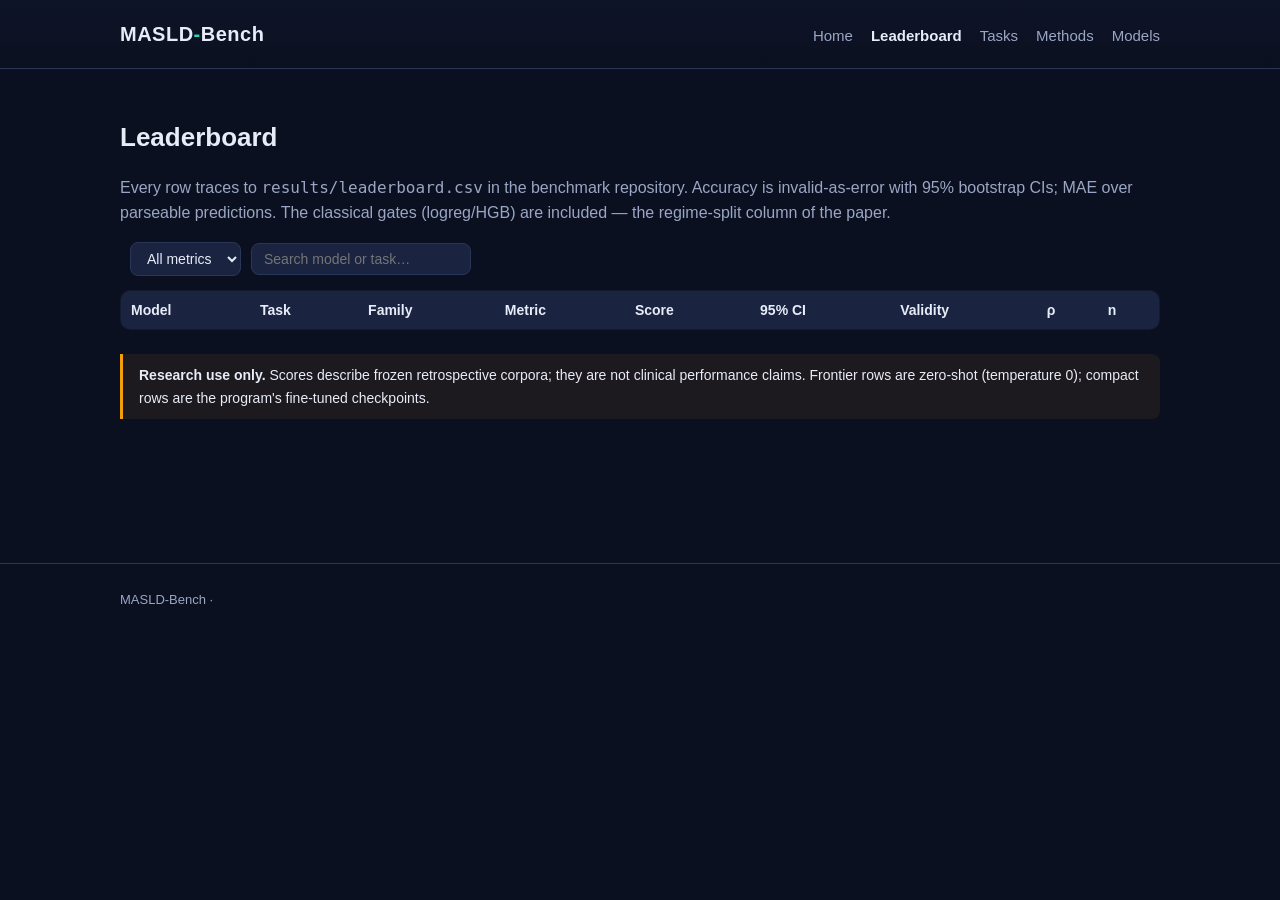
==== site/leaderboard.html @ e5a36904 "MASLD-Bench: benchmark code, frozen plans, results tables, site, and HF release artifacts" ====
<!doctype html>
<html lang="en">
<head>
<meta charset="utf-8">
<meta name="viewport" content="width=device-width, initial-scale=1">
<title>Leaderboard — MASLD-Bench</title>
<link rel="stylesheet" href="assets/style.css">
</head>
<body data-page="leaderboard">
<header class="site">
  <div class="wrap">
    <div class="brand">MASLD<span class="accent">-</span>Bench</div>
    <nav class="site">
      <a href="index.html" data-page="home">Home</a>
      <a href="leaderboard.html" data-page="leaderboard">Leaderboard</a>
      <a href="tasks.html" data-page="tasks">Tasks</a>
      <a href="methods.html" data-page="methods">Methods</a>
      <a href="models.html" data-page="models">Models</a>
    </nav>
  </div>
</header>

<div class="wrap">
  <h2>Leaderboard</h2>
  <p>Every row traces to <span class="mono">results/leaderboard.csv</span> in the benchmark
  repository. Accuracy is invalid-as-error with 95% bootstrap CIs; MAE over parseable
  predictions. The classical gates (logreg/HGB) are included — the regime-split column of the paper.</p>

  <div class="filters">
    <span id="family-chips"></span>
    <select id="metric-filter">
      <option value="all">All metrics</option>
      <option value="accuracy">Accuracy</option>
      <option value="mae">MAE</option>
    </select>
    <input id="model-search" type="search" placeholder="Search model or task…" style="min-width:220px">
    <span style="color:var(--dim)" id="lb-count"></span>
  </div>

  <div style="overflow-x:auto">
    <table>
      <thead>
        <tr>
          <th data-key="model">Model</th>
          <th data-key="task">Task</th>
          <th>Family</th>
          <th data-key="metric">Metric</th>
          <th data-key="value">Score</th>
          <th>95% CI</th>
          <th data-key="validity">Validity</th>
          <th data-key="rho">ρ</th>
          <th data-key="n">n</th>
        </tr>
      </thead>
      <tbody id="lb-body"></tbody>
    </table>
  </div>

  <div class="disclaimer">
    <b>Research use only.</b> Scores describe frozen retrospective corpora; they are not clinical
    performance claims. Frontier rows are zero-shot (temperature 0); compact rows are the
    program's fine-tuned checkpoints.
  </div>
</div>

<footer class="site">
  <div class="wrap">MASLD-Bench · <span class="mono" id="lb-meta"></span></div>
</footer>

<script>
fetch("assets/leaderboard.json")
  .then(function (r) { return r.json(); })
  .then(function (d) {
    window.MASLD_DATA = d;
    var m = d.meta || {};
    document.getElementById("lb-meta").textContent =
      "freeze " + m.freeze + " · " + m.n_rows + " rows · updated " + m.updated;
  });
</script>
<script src="assets/app.js"></script>
</body>
</html>
---- site/assets/style.css ----
:root {
  --bg: #0b1020;
  --panel: #131a2e;
  --panel2: #1a2440;
  --ink: #e8ecf8;
  --dim: #9aa6c4;
  --accent: #2dd4bf;
  --accent2: #f59e0b;
  --warn: #f87171;
  --border: #2a3657;
}
* { box-sizing: border-box; }
body {
  margin: 0;
  background: var(--bg);
  color: var(--ink);
  font: 16px/1.6 -apple-system, "Segoe UI", Roboto, Helvetica, Arial, sans-serif;
}
a { color: var(--accent); text-decoration: none; }
a:hover { text-decoration: underline; }
.wrap { max-width: 1080px; margin: 0 auto; padding: 0 20px 60px; }
header.site {
  border-bottom: 1px solid var(--border);
  background: linear-gradient(180deg, #0e1428, #0b1020);
  padding: 18px 0;
}
header.site .wrap { display: flex; align-items: baseline; gap: 24px; flex-wrap: wrap; padding-bottom: 0; }
.brand { font-weight: 800; font-size: 20px; letter-spacing: 0.5px; }
.brand .accent { color: var(--accent); }
nav.site { margin-left: auto; display: flex; gap: 18px; flex-wrap: wrap; font-size: 15px; }
nav.site a { color: var(--dim); }
nav.site a.on { color: var(--ink); font-weight: 600; }
.hero { padding: 56px 0 40px; }
.hero h1 { font-size: 42px; line-height: 1.15; margin: 0 0 16px; }
.hero h1 .accent { color: var(--accent); }
.hero p.lede { font-size: 19px; color: var(--dim); max-width: 760px; }
h2 { font-size: 26px; margin: 48px 0 14px; }
h3 { font-size: 19px; margin: 28px 0 10px; color: var(--ink); }
p, li { color: var(--dim); }
.card {
  background: var(--panel);
  border: 1px solid var(--border);
  border-radius: 12px;
  padding: 22px 24px;
  margin: 16px 0;
}
.grid { display: grid; grid-template-columns: repeat(auto-fit, minmax(240px, 1fr)); gap: 16px; }
.grid .card { margin: 0; }
.badge {
  display: inline-block; font-size: 12px; font-weight: 700; letter-spacing: 0.6px;
  padding: 3px 10px; border-radius: 999px; border: 1px solid var(--border);
  background: var(--panel2); color: var(--dim); margin: 2px 4px 2px 0;
}
.badge.acc { color: var(--accent); border-color: var(--accent); }
.badge.warn { color: var(--warn); border-color: var(--warn); }
.badge.amber { color: var(--accent2); border-color: var(--accent2); }
table {
  width: 100%; border-collapse: collapse; font-size: 14px;
  background: var(--panel); border: 1px solid var(--border); border-radius: 10px;
  overflow: hidden;
}
th, td { padding: 8px 10px; text-align: left; border-bottom: 1px solid var(--border); }
th { background: var(--panel2); color: var(--ink); font-weight: 600; cursor: pointer; user-select: none; white-space: nowrap; }
th.sorted::after { content: " ▼"; color: var(--accent); font-size: 10px; }
th.sorted.desc::after { content: " ▲"; }
tr:hover td { background: rgba(45, 212, 191, 0.05); }
td.num { font-variant-numeric: tabular-nums; text-align: right; }
.filters { display: flex; gap: 10px; flex-wrap: wrap; margin: 14px 0; align-items: center; }
.filters select, .filters input {
  background: var(--panel2); color: var(--ink); border: 1px solid var(--border);
  border-radius: 8px; padding: 7px 12px; font-size: 14px;
}
.kpi { font-size: 30px; font-weight: 800; color: var(--ink); }
.kpi .unit { font-size: 15px; color: var(--dim); font-weight: 500; }
.kpi.good { color: var(--accent); }
.kpi.warn { color: var(--warn); }
footer.site {
  border-top: 1px solid var(--border); padding: 26px 0 40px; margin-top: 60px;
  color: var(--dim); font-size: 13px;
}
.disclaimer {
  border-left: 3px solid var(--accent2); padding: 10px 16px; margin: 24px 0;
  background: rgba(245, 158, 11, 0.07); border-radius: 0 8px 8px 0; font-size: 14px;
}
code { background: var(--panel2); padding: 2px 6px; border-radius: 6px; font-size: 13px; }
.mono { font-family: ui-monospace, "SF Mono", Menlo, monospace; }
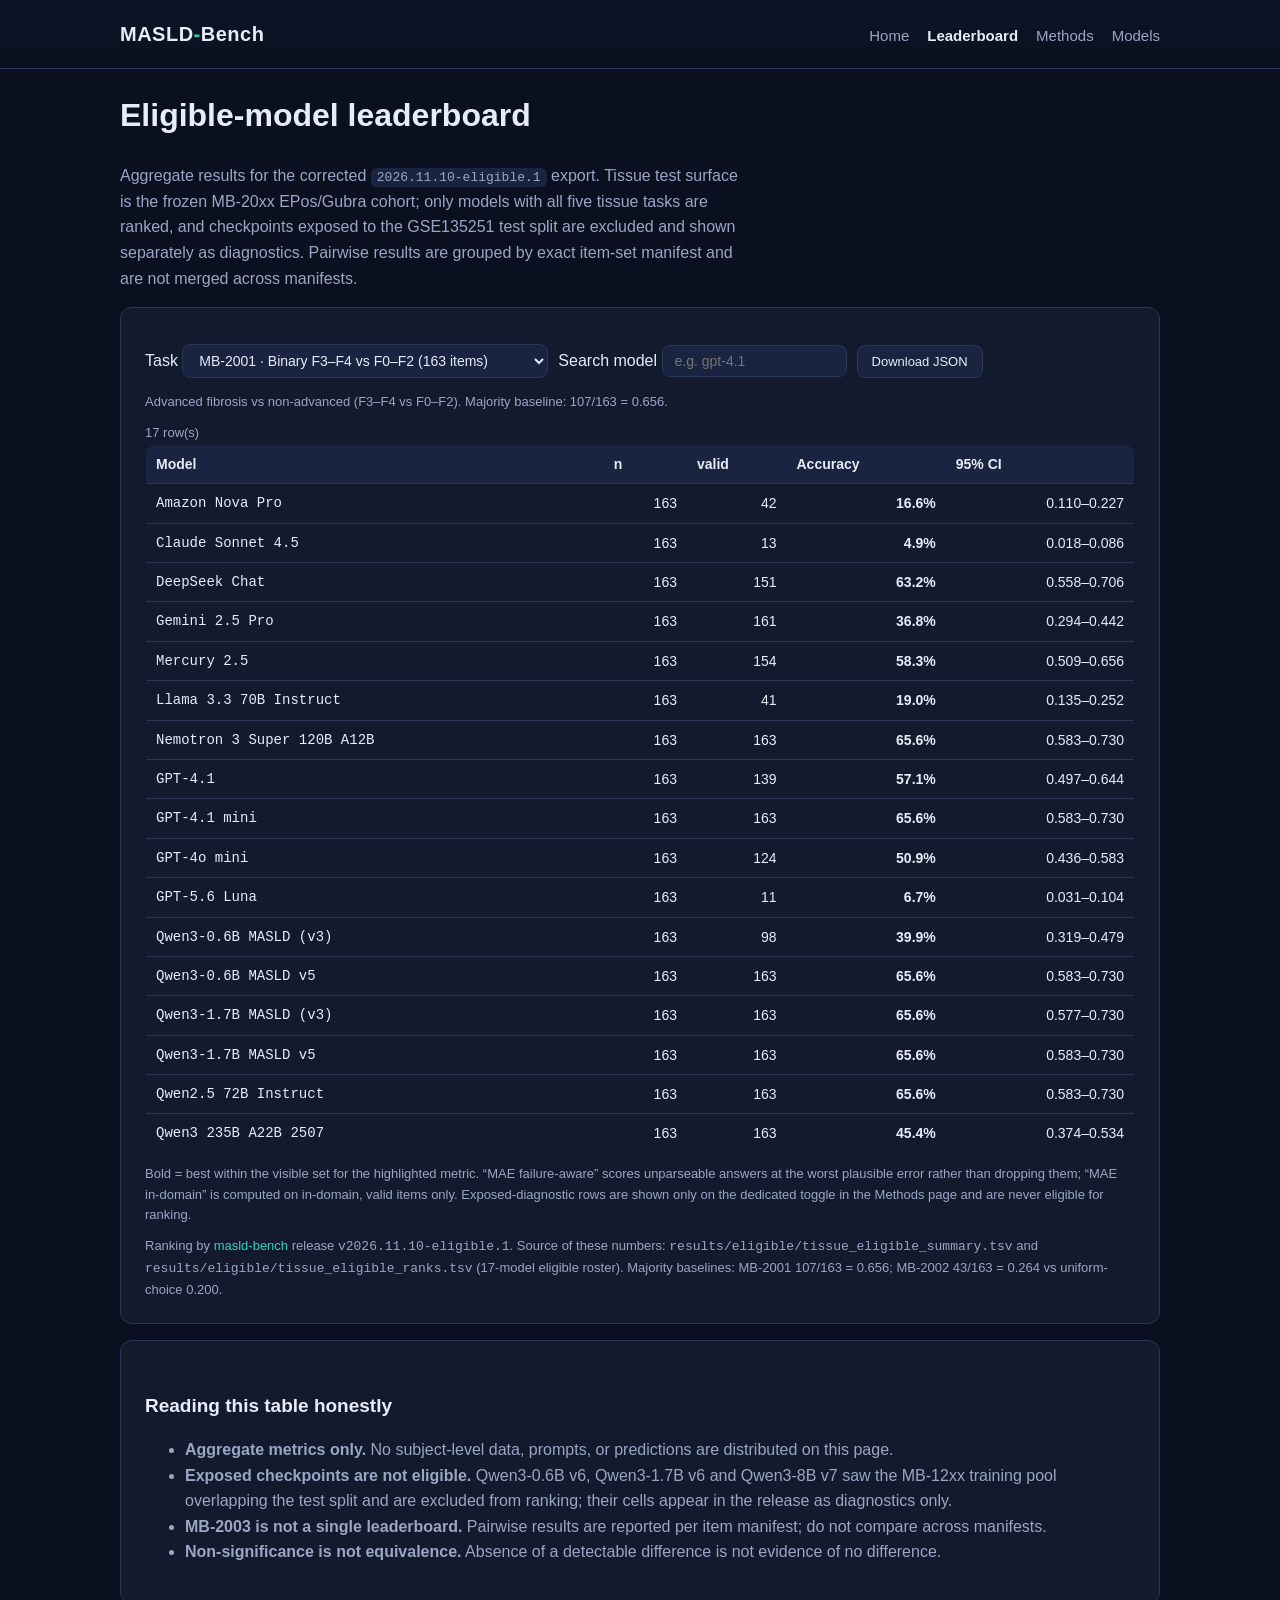
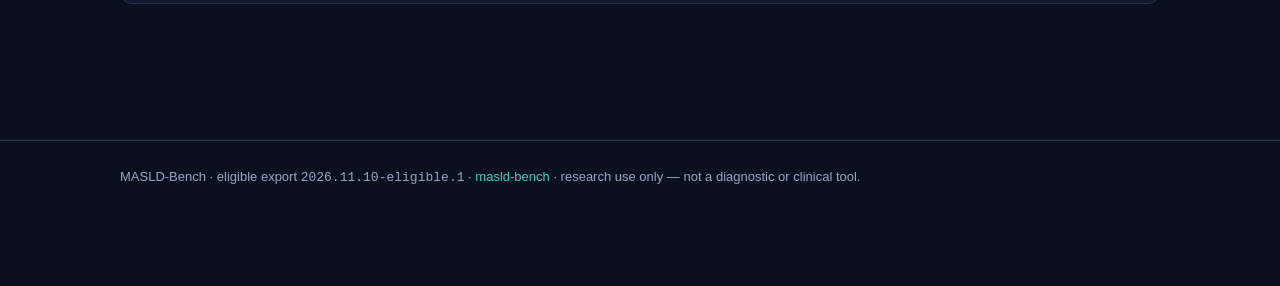
==== commit 1a2b2620: "site: static GitHub Pages leaderboard for the eligible export Adds site/ (plain HTML/CSS/JS, no buil" ====
--- a/site/leaderboard.html
+++ b/site/leaderboard.html
@@ -3,7 +3,8 @@
 <head>
 <meta charset="utf-8">
 <meta name="viewport" content="width=device-width, initial-scale=1">
-<title>Leaderboard — MASLD-Bench</title>
+<title>MASLD-Bench — Leaderboard (eligible roster)</title>
+<meta name="description" content="Aggregate, aggregate-only results for the MASLD-Bench eligible roster: histology-grounded omics-LLM benchmark, corrected cfRNA and tissue analysis, export 2026.11.10-eligible.1.">
 <link rel="stylesheet" href="assets/style.css">
 </head>
 <body data-page="leaderboard">
@@ -13,7 +14,6 @@
     <nav class="site">
       <a href="index.html" data-page="home">Home</a>
       <a href="leaderboard.html" data-page="leaderboard">Leaderboard</a>
-      <a href="tasks.html" data-page="tasks">Tasks</a>
       <a href="methods.html" data-page="methods">Methods</a>
       <a href="models.html" data-page="models">Models</a>
     </nav>
@@ -21,62 +21,81 @@
 </header>
 
 <div class="wrap">
-  <h2>Leaderboard</h2>
-  <p>Every row traces to <span class="mono">results/leaderboard.csv</span> in the benchmark
-  repository. Accuracy is invalid-as-error with 95% bootstrap CIs; MAE over parseable
-  predictions. The classical gates (logreg/HGB) are included — the regime-split column of the paper.</p>
+  <h1>Eligible-model leaderboard</h1>
+  <p class="lede small">Aggregate results for the corrected <code>2026.11.10-eligible.1</code>
+  export. Tissue test surface is the frozen MB-20xx EPos/Gubra cohort; only models with all five
+  tissue tasks are ranked, and checkpoints exposed to the GSE135251 test split are excluded and shown
+  separately as diagnostics. Pairwise results are grouped by exact item-set manifest and are not merged
+  across manifests.</p>
 
-  <div class="filters">
-    <span id="family-chips"></span>
-    <select id="metric-filter">
-      <option value="all">All metrics</option>
-      <option value="accuracy">Accuracy</option>
-      <option value="mae">MAE</option>
-    </select>
-    <input id="model-search" type="search" placeholder="Search model or task…" style="min-width:220px">
-    <span style="color:var(--dim)" id="lb-count"></span>
+  <div class="card">
+    <div class="filters">
+      <label>Task
+        <select id="task-select">
+          <option value="MB-2001">MB-2001 · Binary F3–F4 vs F0–F2 (163 items)</option>
+          <option value="MB-2002">MB-2002 · Five-stage F0–F4 (163 items)</option>
+          <option value="MB-2003">MB-2003 · Pairwise comparison (manifest-grouped)</option>
+          <option value="MB-2005">MB-2005 · Fibrosis-stage regression (162 items)</option>
+          <option value="MB-2006">MB-2006 · NAS regression (163 items)</option>
+        </select>
+      </label>
+      <span id="manifest-wrap" style="display:none">
+        <label>Manifest
+          <select id="manifest-select">
+            <option value="all">All manifests (listed separately)</option>
+            <option value="pairwise_manifest_1">manifest 1 — 300 shared items (14 models)</option>
+            <option value="pairwise_manifest_2">manifest 2 — 258 in-corpus items (DeepSeek, Nemotron)</option>
+            <option value="pairwise_manifest_3">manifest 3 — 414 items (Gemini 2.5 Pro)</option>
+          </select>
+        </label>
+      </span>
+      <label>Search model <input id="model-search" type="text" placeholder="e.g. gpt-4.1" size="18"></label>
+      <button class="btn" id="export-btn">Download JSON</button>
+    </div>
+    <p class="note" id="task-note"></p>
+    <p class="note" id="lb-count"></p>
+    <div class="scroll-x">
+      <table>
+        <thead><tr id="lb-head"></tr></thead>
+        <tbody id="lb-body"></tbody>
+      </table>
+    </div>
+    <p class="note">Bold = best within the visible set for the highlighted metric. “MAE failure-aware” scores
+    unparseable answers at the worst plausible error rather than dropping them; “MAE in-domain” is computed on
+    in-domain, valid items only. Exposed-diagnostic rows are shown only on the dedicated toggle in the Methods page
+    and are never eligible for ranking.</p>
+    <p class="note">Ranking by <a href="https://github.com/subhadipban-lgtm/masld-bench">masld-bench</a> release
+    <span class="mono">v2026.11.10-eligible.1</span>. Source of these numbers:
+    <span class="mono">results/eligible/tissue_eligible_summary.tsv</span> and
+    <span class="mono">results/eligible/tissue_eligible_ranks.tsv</span> (17-model eligible roster).
+    Majority baselines: MB-2001 107/163 = 0.656; MB-2002 43/163 = 0.264 vs uniform-choice 0.200.</p>
   </div>
 
-  <div style="overflow-x:auto">
-    <table>
-      <thead>
-        <tr>
-          <th data-key="model">Model</th>
-          <th data-key="task">Task</th>
-          <th>Family</th>
-          <th data-key="metric">Metric</th>
-          <th data-key="value">Score</th>
-          <th>95% CI</th>
-          <th data-key="validity">Validity</th>
-          <th data-key="rho">ρ</th>
-          <th data-key="n">n</th>
-        </tr>
-      </thead>
-      <tbody id="lb-body"></tbody>
-    </table>
-  </div>
-
-  <div class="disclaimer">
-    <b>Research use only.</b> Scores describe frozen retrospective corpora; they are not clinical
-    performance claims. Frontier rows are zero-shot (temperature 0); compact rows are the
-    program's fine-tuned checkpoints.
+  <div class="card">
+    <h3>Reading this table honestly</h3>
+    <ul>
+      <li><b>Aggregate metrics only.</b> No subject-level data, prompts, or predictions are distributed on this page.</li>
+      <li><b>Exposed checkpoints are not eligible.</b> Qwen3-0.6B v6, Qwen3-1.7B v6 and Qwen3-8B v7 saw the MB-12xx training pool overlapping the test split and are excluded from ranking; their cells appear in the release as diagnostics only.</li>
+      <li><b>MB-2003 is not a single leaderboard.</b> Pairwise results are reported per item manifest; do not compare across manifests.</li>
+      <li><b>Non-significance is not equivalence.</b> Absence of a detectable difference is not evidence of no difference.</li>
+    </ul>
   </div>
 </div>
 
 <footer class="site">
-  <div class="wrap">MASLD-Bench · <span class="mono" id="lb-meta"></span></div>
+  <div class="wrap">
+    MASLD-Bench · eligible export <span class="mono">2026.11.10-eligible.1</span> ·
+    <a href="https://github.com/subhadipban-lgtm/masld-bench">masld-bench</a> ·
+    research use only — not a diagnostic or clinical tool.
+  </div>
 </footer>
-
+<script src="assets/app.js"></script>
 <script>
-fetch("assets/leaderboard.json")
-  .then(function (r) { return r.json(); })
-  .then(function (d) {
-    window.MASLD_DATA = d;
-    var m = d.meta || {};
-    document.getElementById("lb-meta").textContent =
-      "freeze " + m.freeze + " · " + m.n_rows + " rows · updated " + m.updated;
-  });
+window.MASLD_DATA = null;
+var xhr = new XMLHttpRequest();
+xhr.open("GET", "assets/leaderboard.json", false);
+xhr.send(null);
+if (xhr.status === 200) { window.MASLD_DATA = JSON.parse(xhr.responseText); }
 </script>
-<script src="assets/app.js"></script>
 </body>
 </html>
--- a/site/assets/style.css
+++ b/site/assets/style.css
@@ -84,3 +84,26 @@
 }
 code { background: var(--panel2); padding: 2px 6px; border-radius: 6px; font-size: 13px; }
 .mono { font-family: ui-monospace, "SF Mono", Menlo, monospace; }
+
+/* --- site/2026 eligible export --- */
+.kpi.small { font-size: 22px; }
+.kpi-note { font-size: 12px; color: var(--dim); margin-top: 6px; }
+.lede.small { font-size: 16px; color: var(--dim); max-width: 70ch; }
+tr.best td { background: rgba(45, 212, 191, 0.10); }
+th[data-k] { cursor: pointer; user-select: none; }
+th[data-k]:hover { color: var(--accent); }
+th.sorted::after { content: " ▾"; color: var(--accent); font-size: 10px; }
+.small { font-size: 12px; }
+.note { font-size: 13px; color: var(--dim); margin: 10px 0 0; }
+.pill { display: inline-block; border: 1px solid var(--border); border-radius: 999px; padding: 2px 10px; font-size: 12px; color: var(--dim); }
+.pill.good { color: var(--accent); border-color: var(--accent); }
+.pill.warn { color: var(--warn); border-color: var(--warn); }
+.kpi-row { display: grid; grid-template-columns: repeat(auto-fit, minmax(200px, 1fr)); gap: 16px; }
+.kpi-card { background: var(--panel); border: 1px solid var(--border); border-radius: 12px; padding: 16px 18px; }
+.export { margin-top: 14px; }
+button.btn { background: var(--panel2); color: var(--ink); border: 1px solid var(--border); border-radius: 8px; padding: 8px 14px; font-size: 13px; cursor: pointer; }
+button.btn:hover { border-color: var(--accent); color: var(--accent); }
+table.compact td, table.compact th { padding: 6px 8px; font-size: 13px; }
+.scroll-x { overflow-x: auto; }
+.manifest-group { margin-top: 22px; }
+.manifest-group h3 { margin-bottom: 4px; }
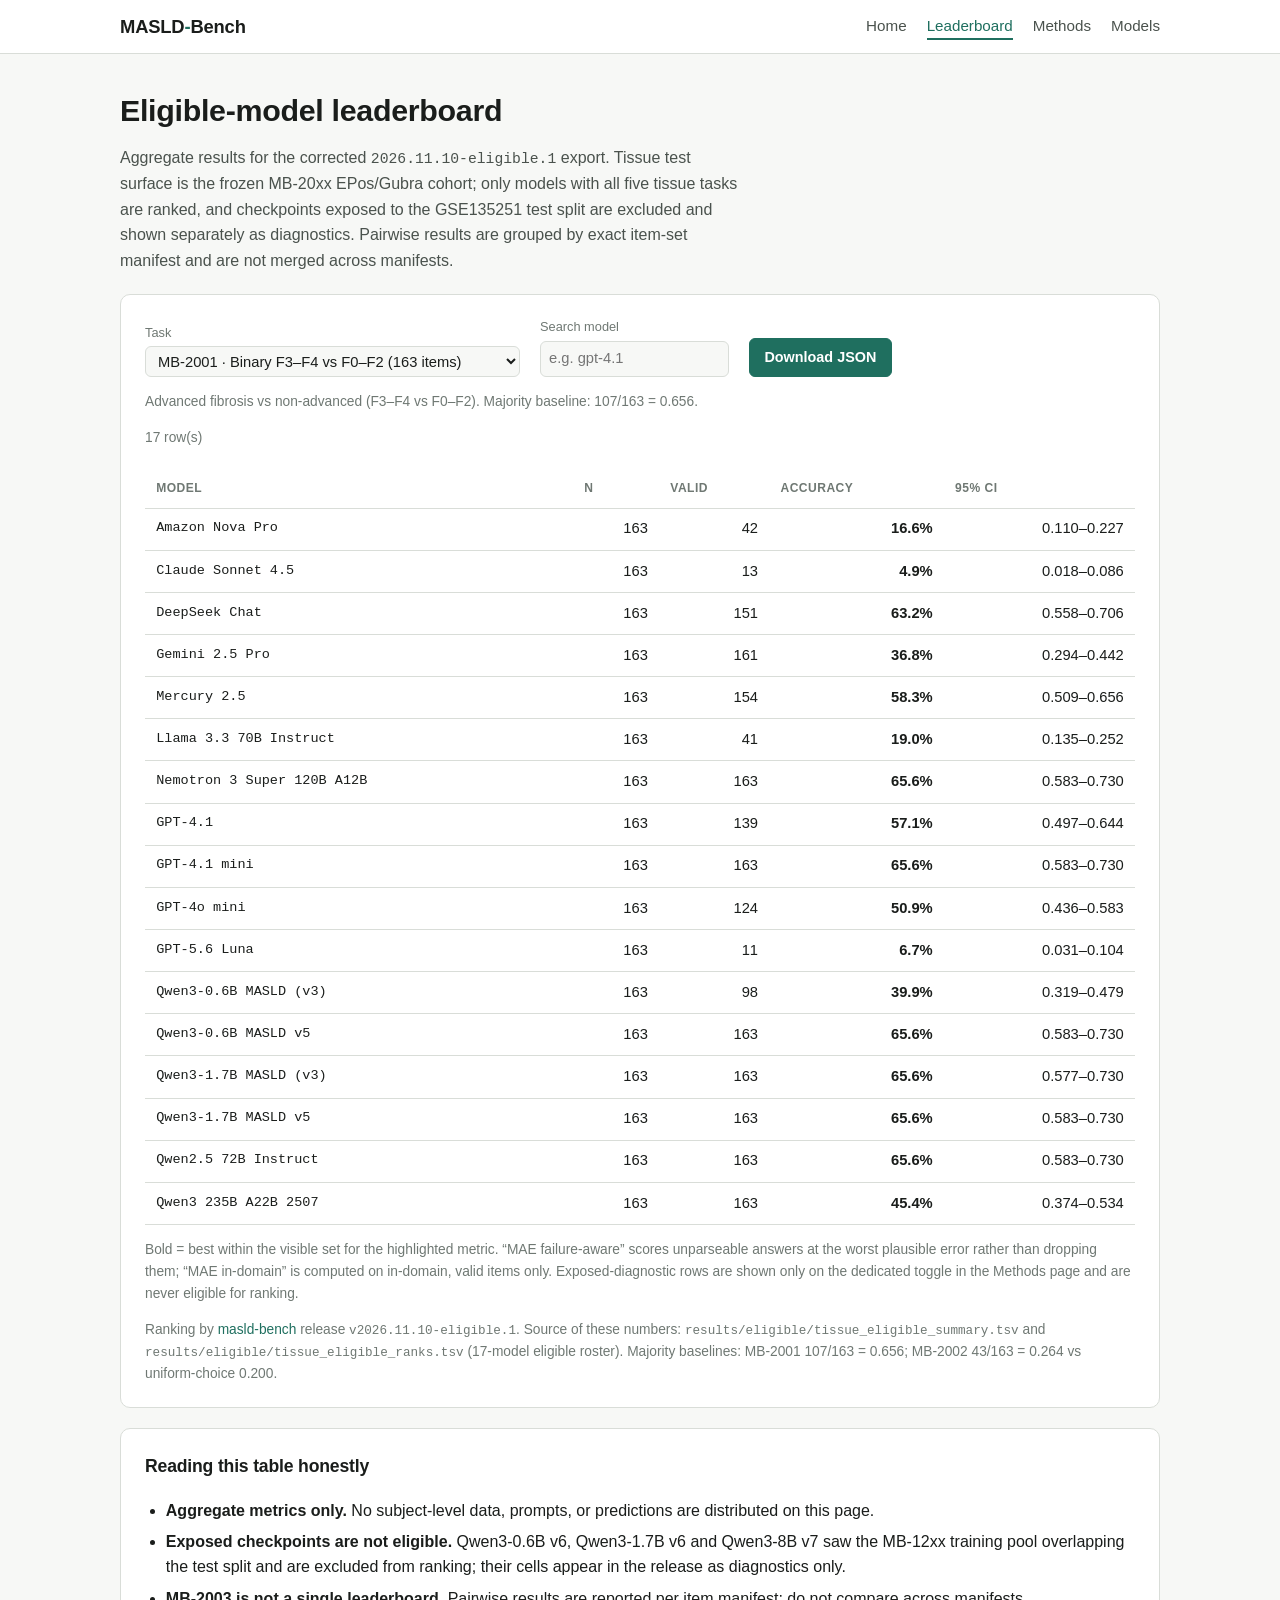
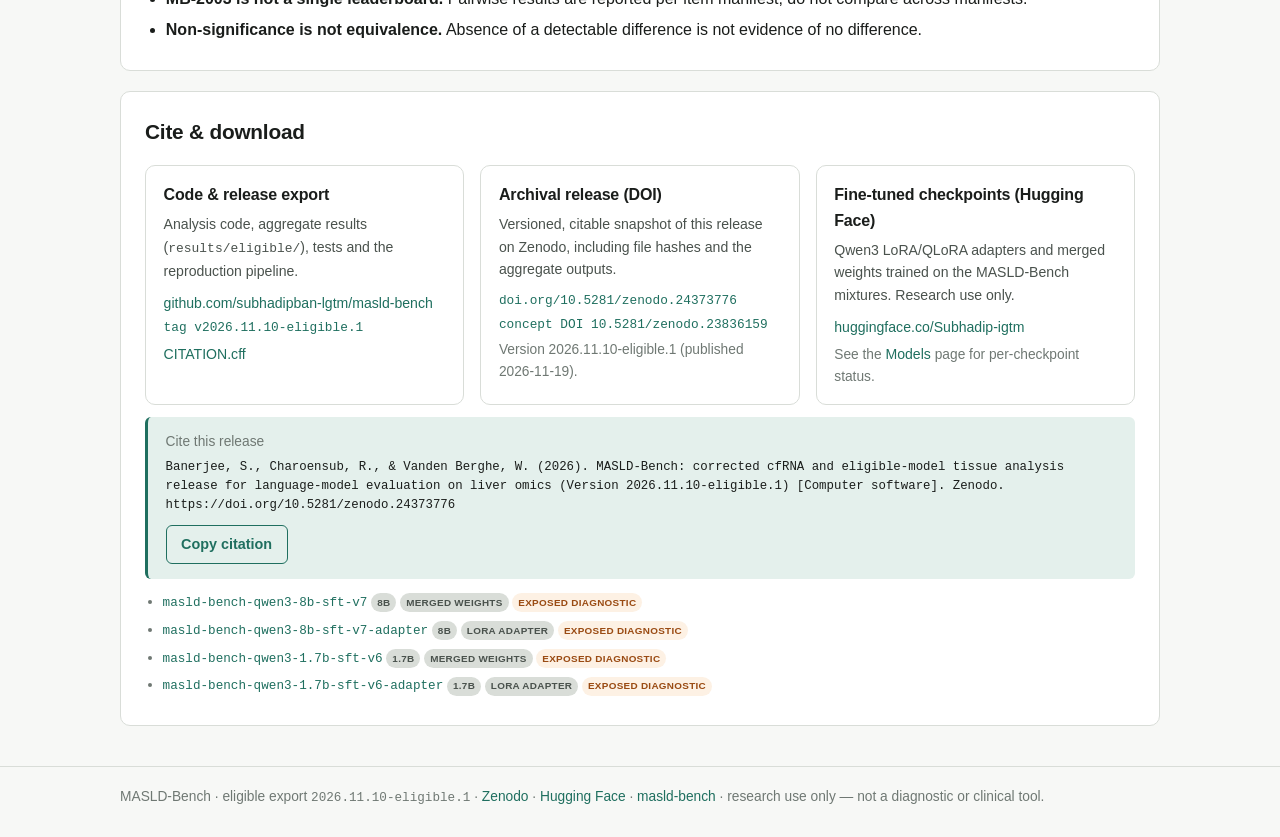
==== commit f49b9f62: "site: add Zenodo DOI, Hugging Face checkpoint links and citation block - Add shared citation/resourc" ====
--- a/site/leaderboard.html
+++ b/site/leaderboard.html
@@ -80,11 +80,18 @@
       <li><b>Non-significance is not equivalence.</b> Absence of a detectable difference is not evidence of no difference.</li>
     </ul>
   </div>
+
+  <div class="card">
+    <h2>Cite &amp; download</h2>
+    <div data-masld-resources></div>
+  </div>
 </div>
 
 <footer class="site">
   <div class="wrap">
     MASLD-Bench · eligible export <span class="mono">2026.11.10-eligible.1</span> ·
+    <a href="https://doi.org/10.5281/zenodo.24373776">Zenodo</a> ·
+    <a href="https://huggingface.co/Subhadip-igtm">Hugging Face</a> ·
     <a href="https://github.com/subhadipban-lgtm/masld-bench">masld-bench</a> ·
     research use only — not a diagnostic or clinical tool.
   </div>
--- a/site/assets/style.css
+++ b/site/assets/style.css
@@ -1,109 +1,251 @@
+/*! MASLD-Bench site stylesheet */
 :root {
-  --bg: #0b1020;
-  --panel: #131a2e;
-  --panel2: #1a2440;
-  --ink: #e8ecf8;
-  --dim: #9aa6c4;
-  --accent: #2dd4bf;
-  --accent2: #f59e0b;
-  --warn: #f87171;
-  --border: #2a3657;
+  --bg: #f7f8f6;
+  --bg-card: #ffffff;
+  --ink: #1a1d1b;
+  --ink-soft: #4a524d;
+  --ink-faint: #6f7873;
+  --line: #d9ddd8;
+  --accent: #1f6f5f;
+  --accent-soft: #e4f0ec;
+  --accent-warn: #9a4b13;
+  --accent-warn-soft: #fdf1e4;
+  --mono: "SFMono-Regular", "JetBrains Mono", Menlo, Consolas, monospace;
+}
+@media (prefers-color-scheme: dark) {
+  :root {
+    --bg: #141615;
+    --bg-card: #1c1f1e;
+    --ink: #e6e9e7;
+    --ink-soft: #b7bfba;
+    --ink-faint: #8e9792;
+    --line: #2e3331;
+    --accent: #6fd1bd;
+    --accent-soft: #1f2d2a;
+    --accent-warn: #e5a06a;
+    --accent-warn-soft: #3a2a1c;
+  }
 }
 * { box-sizing: border-box; }
+html { scroll-behavior: smooth; }
 body {
   margin: 0;
+  font-family: -apple-system, BlinkMacSystemFont, "Segoe UI", Roboto, "Helvetica Neue", Arial, sans-serif;
   background: var(--bg);
   color: var(--ink);
-  font: 16px/1.6 -apple-system, "Segoe UI", Roboto, Helvetica, Arial, sans-serif;
+  line-height: 1.6;
 }
 a { color: var(--accent); text-decoration: none; }
 a:hover { text-decoration: underline; }
-.wrap { max-width: 1080px; margin: 0 auto; padding: 0 20px 60px; }
+code, .mono { font-family: var(--mono); font-size: 0.92em; }
+pre.mono {
+  background: var(--accent-soft);
+  padding: 0.9rem 1rem;
+  border-radius: 6px;
+  overflow-x: auto;
+  font-size: 0.85em;
+  line-height: 1.5;
+}
+.wrap { max-width: 1080px; margin: 0 auto; padding: 0 1.25rem; }
+
+/* Header */
 header.site {
-  border-bottom: 1px solid var(--border);
-  background: linear-gradient(180deg, #0e1428, #0b1020);
-  padding: 18px 0;
-}
-header.site .wrap { display: flex; align-items: baseline; gap: 24px; flex-wrap: wrap; padding-bottom: 0; }
-.brand { font-weight: 800; font-size: 20px; letter-spacing: 0.5px; }
+  border-bottom: 1px solid var(--line);
+  background: var(--bg-card);
+  position: sticky;
+  top: 0;
+  z-index: 10;
+}
+header.site .wrap {
+  display: flex;
+  align-items: center;
+  justify-content: space-between;
+  flex-wrap: wrap;
+  gap: 0.5rem;
+  padding-top: 0.75rem;
+  padding-bottom: 0.75rem;
+}
+.brand { font-weight: 700; letter-spacing: -0.01em; font-size: 1.15rem; }
 .brand .accent { color: var(--accent); }
-nav.site { margin-left: auto; display: flex; gap: 18px; flex-wrap: wrap; font-size: 15px; }
-nav.site a { color: var(--dim); }
-nav.site a.on { color: var(--ink); font-weight: 600; }
-.hero { padding: 56px 0 40px; }
-.hero h1 { font-size: 42px; line-height: 1.15; margin: 0 0 16px; }
-.hero h1 .accent { color: var(--accent); }
-.hero p.lede { font-size: 19px; color: var(--dim); max-width: 760px; }
-h2 { font-size: 26px; margin: 48px 0 14px; }
-h3 { font-size: 19px; margin: 28px 0 10px; color: var(--ink); }
-p, li { color: var(--dim); }
+nav.site { display: flex; gap: 1.25rem; flex-wrap: wrap; }
+nav.site a { color: var(--ink-soft); font-weight: 500; font-size: 0.95rem; }
+nav.site a:hover { color: var(--accent); text-decoration: none; }
+nav.site a.active { color: var(--accent); border-bottom: 2px solid var(--accent); }
+
+/* Hero */
+.hero { padding: 3rem 0 1.5rem; }
+.hero h1 {
+  font-size: clamp(1.9rem, 4.5vw, 3rem);
+  line-height: 1.12;
+  letter-spacing: -0.02em;
+  margin: 0 0 0.9rem;
+  max-width: 22ch;
+}
+.hero .accent { color: var(--accent); }
+.lede { font-size: 1.1rem; color: var(--ink-soft); max-width: 70ch; margin: 0 0 1rem; }
+.lede.small { font-size: 1rem; }
+
+/* KPI row */
+.kpi-row {
+  display: grid;
+  grid-template-columns: repeat(auto-fit, minmax(200px, 1fr));
+  gap: 1rem;
+  margin: 1.5rem 0;
+}
+.kpi-card {
+  background: var(--bg-card);
+  border: 1px solid var(--line);
+  border-radius: 10px;
+  padding: 1.1rem 1.2rem;
+}
+.kpi { font-size: 2rem; font-weight: 700; color: var(--accent); line-height: 1.1; }
+.kpi-note { font-size: 0.85rem; color: var(--ink-faint); margin-top: 0.35rem; }
+
+/* Cards */
 .card {
-  background: var(--panel);
-  border: 1px solid var(--border);
-  border-radius: 12px;
-  padding: 22px 24px;
-  margin: 16px 0;
-}
-.grid { display: grid; grid-template-columns: repeat(auto-fit, minmax(240px, 1fr)); gap: 16px; }
-.grid .card { margin: 0; }
+  background: var(--bg-card);
+  border: 1px solid var(--line);
+  border-radius: 10px;
+  padding: 1.4rem 1.5rem;
+  margin: 1.25rem 0;
+}
+.card h2, .card h3 { margin-top: 0; letter-spacing: -0.01em; }
+.card h2 { font-size: 1.3rem; }
+.card h3 { font-size: 1.1rem; }
+.card p:last-child, .card ul:last-child, .card ol:last-child { margin-bottom: 0; }
+.card ul, .card ol { padding-left: 1.3rem; }
+.card li { margin: 0.35rem 0; }
+.card table { margin-top: 0.5rem; }
+
+/* Generic page H1 */
+.wrap > h1 { font-size: 1.9rem; letter-spacing: -0.01em; margin: 2rem 0 0.6rem; }
+
+/* Tables */
+.scroll-x { overflow-x: auto; -webkit-overflow-scrolling: touch; }
+table { width: 100%; border-collapse: collapse; font-size: 0.92em; }
+th, td { text-align: left; padding: 0.55rem 0.7rem; border-bottom: 1px solid var(--line); vertical-align: top; }
+th { color: var(--ink-faint); font-weight: 600; font-size: 0.82em; text-transform: uppercase; letter-spacing: 0.04em; white-space: nowrap; }
+tbody tr:hover { background: var(--accent-soft); }
+table.compact th, table.compact td { padding: 0.5rem 0.6rem; }
+td.num { text-align: right; font-variant-numeric: tabular-nums; white-space: nowrap; }
+td.best { font-weight: 700; color: var(--accent); }
+
+/* Pills / badges */
+.pill {
+  display: inline-block;
+  font-size: 0.72em;
+  font-weight: 600;
+  letter-spacing: 0.03em;
+  text-transform: uppercase;
+  padding: 0.15em 0.6em;
+  border-radius: 999px;
+  background: var(--accent-soft);
+  color: var(--accent);
+  white-space: nowrap;
+}
+.pill.warn { background: var(--accent-warn-soft); color: var(--accent-warn); }
+.pill.muted { background: var(--line); color: var(--ink-soft); }
 .badge {
-  display: inline-block; font-size: 12px; font-weight: 700; letter-spacing: 0.6px;
-  padding: 3px 10px; border-radius: 999px; border: 1px solid var(--border);
-  background: var(--panel2); color: var(--dim); margin: 2px 4px 2px 0;
-}
-.badge.acc { color: var(--accent); border-color: var(--accent); }
-.badge.warn { color: var(--warn); border-color: var(--warn); }
-.badge.amber { color: var(--accent2); border-color: var(--accent2); }
-table {
-  width: 100%; border-collapse: collapse; font-size: 14px;
-  background: var(--panel); border: 1px solid var(--border); border-radius: 10px;
-  overflow: hidden;
-}
-th, td { padding: 8px 10px; text-align: left; border-bottom: 1px solid var(--border); }
-th { background: var(--panel2); color: var(--ink); font-weight: 600; cursor: pointer; user-select: none; white-space: nowrap; }
-th.sorted::after { content: " ▼"; color: var(--accent); font-size: 10px; }
-th.sorted.desc::after { content: " ▲"; }
-tr:hover td { background: rgba(45, 212, 191, 0.05); }
-td.num { font-variant-numeric: tabular-nums; text-align: right; }
-.filters { display: flex; gap: 10px; flex-wrap: wrap; margin: 14px 0; align-items: center; }
-.filters select, .filters input {
-  background: var(--panel2); color: var(--ink); border: 1px solid var(--border);
-  border-radius: 8px; padding: 7px 12px; font-size: 14px;
-}
-.kpi { font-size: 30px; font-weight: 800; color: var(--ink); }
-.kpi .unit { font-size: 15px; color: var(--dim); font-weight: 500; }
-.kpi.good { color: var(--accent); }
-.kpi.warn { color: var(--warn); }
-footer.site {
-  border-top: 1px solid var(--border); padding: 26px 0 40px; margin-top: 60px;
-  color: var(--dim); font-size: 13px;
-}
+  display: inline-block;
+  font-size: 0.75em;
+  font-weight: 600;
+  padding: 0.15em 0.55em;
+  border-radius: 4px;
+  background: var(--accent-soft);
+  color: var(--accent);
+}
+
+/* Exposed-diagnostic rows */
+tr.exposed td { color: var(--ink-faint); }
+tr.exposed td:first-child { border-left: 3px solid var(--accent-warn); }
+
+/* Filters */
+.filters {
+  display: flex;
+  flex-wrap: wrap;
+  gap: 0.75rem 1.25rem;
+  align-items: flex-end;
+  margin-bottom: 0.75rem;
+}
+.filters label { display: flex; flex-direction: column; font-size: 0.8rem; color: var(--ink-faint); gap: 0.2rem; }
+select, input[type="text"] {
+  font: inherit;
+  font-size: 0.92rem;
+  padding: 0.35rem 0.5rem;
+  border: 1px solid var(--line);
+  border-radius: 6px;
+  background: var(--bg);
+  color: var(--ink);
+}
+.btn {
+  font: inherit;
+  font-size: 0.9rem;
+  font-weight: 600;
+  padding: 0.45rem 0.9rem;
+  border: 1px solid var(--accent);
+  border-radius: 6px;
+  background: var(--accent);
+  color: #fff;
+  cursor: pointer;
+}
+.btn:hover { filter: brightness(1.08); cursor: pointer; }
+.btn.ghost { background: transparent; color: var(--accent); }
+.btn.ghost.active { background: var(--accent); color: #fff; }
+
+.note { font-size: 0.86rem; color: var(--ink-faint); }
 .disclaimer {
-  border-left: 3px solid var(--accent2); padding: 10px 16px; margin: 24px 0;
-  background: rgba(245, 158, 11, 0.07); border-radius: 0 8px 8px 0; font-size: 14px;
-}
-code { background: var(--panel2); padding: 2px 6px; border-radius: 6px; font-size: 13px; }
-.mono { font-family: ui-monospace, "SF Mono", Menlo, monospace; }
-
-/* --- site/2026 eligible export --- */
-.kpi.small { font-size: 22px; }
-.kpi-note { font-size: 12px; color: var(--dim); margin-top: 6px; }
-.lede.small { font-size: 16px; color: var(--dim); max-width: 70ch; }
-tr.best td { background: rgba(45, 212, 191, 0.10); }
-th[data-k] { cursor: pointer; user-select: none; }
-th[data-k]:hover { color: var(--accent); }
-th.sorted::after { content: " ▾"; color: var(--accent); font-size: 10px; }
-.small { font-size: 12px; }
-.note { font-size: 13px; color: var(--dim); margin: 10px 0 0; }
-.pill { display: inline-block; border: 1px solid var(--border); border-radius: 999px; padding: 2px 10px; font-size: 12px; color: var(--dim); }
-.pill.good { color: var(--accent); border-color: var(--accent); }
-.pill.warn { color: var(--warn); border-color: var(--warn); }
-.kpi-row { display: grid; grid-template-columns: repeat(auto-fit, minmax(200px, 1fr)); gap: 16px; }
-.kpi-card { background: var(--panel); border: 1px solid var(--border); border-radius: 12px; padding: 16px 18px; }
-.export { margin-top: 14px; }
-button.btn { background: var(--panel2); color: var(--ink); border: 1px solid var(--border); border-radius: 8px; padding: 8px 14px; font-size: 13px; cursor: pointer; }
-button.btn:hover { border-color: var(--accent); color: var(--accent); }
-table.compact td, table.compact th { padding: 6px 8px; font-size: 13px; }
-.scroll-x { overflow-x: auto; }
-.manifest-group { margin-top: 22px; }
-.manifest-group h3 { margin-bottom: 4px; }
+  font-size: 0.8rem;
+  color: var(--ink-faint);
+  border-top: 1px solid var(--line);
+  padding-top: 0.75rem;
+  margin-top: 1.5rem;
+}
+
+/* Footer */
+footer.site { border-top: 1px solid var(--line); margin-top: 2.5rem; font-size: 0.86rem; color: var(--ink-faint); }
+footer.site .wrap { padding-top: 1.2rem; padding-bottom: 2rem; }
+
+/* Citation + resource blocks */
+.cite-block {
+  background: var(--accent-soft);
+  border-left: 3px solid var(--accent);
+  border-radius: 6px;
+  padding: 0.9rem 1.1rem;
+  margin: 0.75rem 0;
+  font-size: 0.9em;
+}
+.cite-block pre {
+  margin: 0;
+  white-space: pre-wrap;
+  word-break: break-word;
+  font-family: var(--mono);
+  font-size: 0.86em;
+  line-height: 1.55;
+  background: transparent;
+  padding: 0;
+}
+.cite-block .cite-copy { margin-top: 0.6rem; }
+.resource-grid {
+  display: grid;
+  grid-template-columns: repeat(auto-fit, minmax(260px, 1fr));
+  gap: 1rem;
+  margin: 1rem 0 0.5rem;
+}
+.resource {
+  border: 1px solid var(--line);
+  border-radius: 10px;
+  padding: 1rem 1.1rem;
+  background: var(--bg-card);
+}
+.resource h3 { margin: 0 0 0.35rem; font-size: 1rem; }
+.resource p { margin: 0 0 0.6rem; font-size: 0.88rem; color: var(--ink-soft); }
+.resource .links { display: flex; flex-direction: column; gap: 0.25rem; }
+.resource .links a { font-size: 0.88rem; word-break: break-all; }
+.resource .links .mono { font-size: 0.8em; }
+
+@media (max-width: 640px) {
+  .hero { padding: 2rem 0 1rem; }
+  .kpi { font-size: 1.7rem; }
+  .card { padding: 1.1rem 1rem; }
+  th, td { padding: 0.45rem 0.5rem; }
+}
